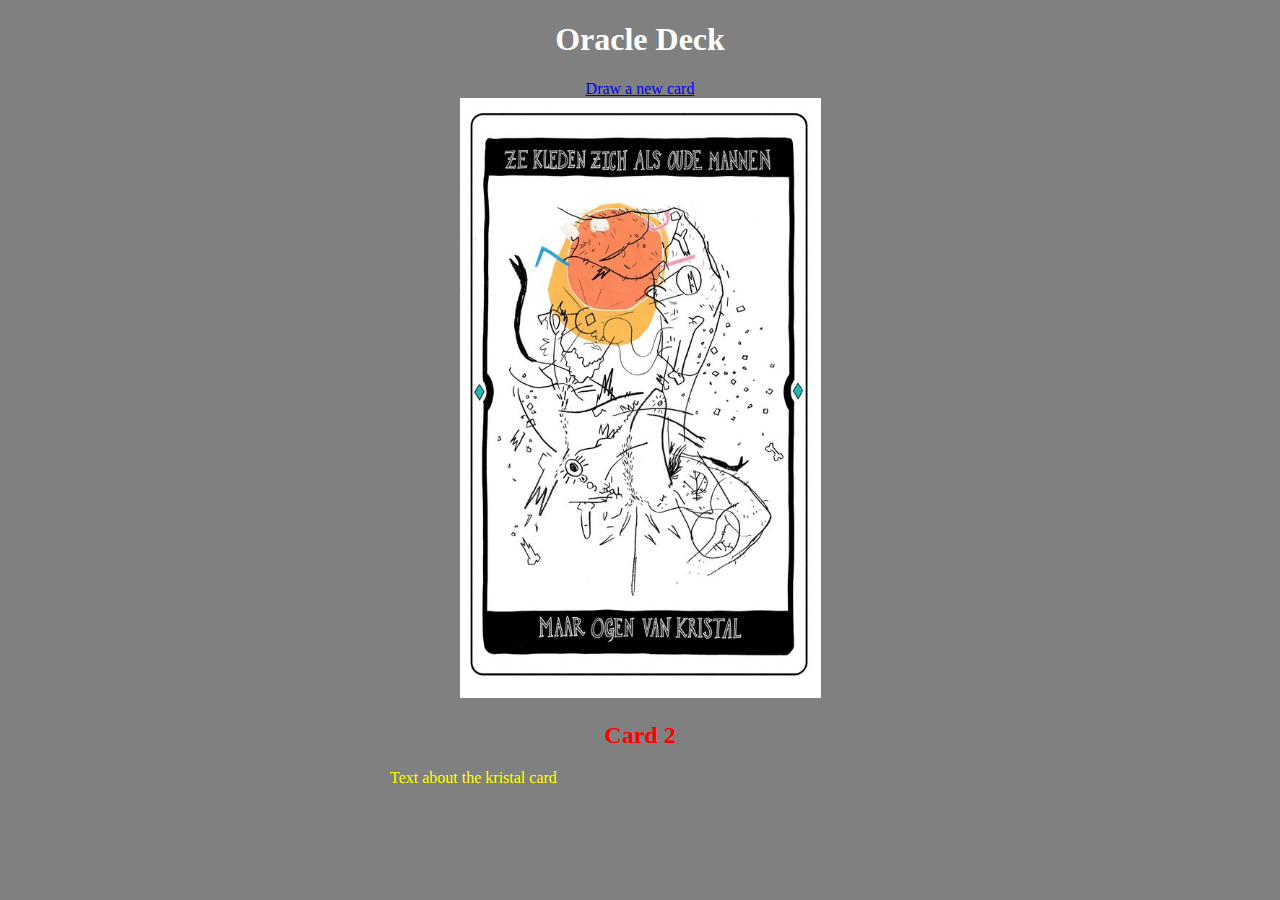
==== index.html @ 14e9a7a7 "first commit" ====
<!DOCTYPE html>
<html lang="en">
<head>
    <meta charset="UTF-8">
    <meta http-equiv="X-UA-Compatible" content="IE=edge">
    <meta name="viewport" content="width=device-width, initial-scale=1.0">
    
    <link rel="stylesheet" href="style.css">
    <title>Document</title>
</head>
<body>
    <h1>Oracle Deck</h1>
    
    <a href=".">Draw a new card</a>


    <div id="card"></div>
    
    <script>
      (function() {
        var cards = [
          {
            title: "Card 1",
            text: `Text about the deviils doramaar card <br>

            Lorem ipsum dolor sit amet consectetur, adipisicing elit. Inventore incidunt ex eligendi sint iusto quo numquam, officiis omnis, iste deleniti illum fugiat hic enim mollitia vero quas pariatur provident quod.
    Voluptatum repudiandae ipsum minima fugiat nulla velit delectus, cupiditate nisi! Nihil fuga dicta voluptas eveniet assumenda deserunt neque, aliquid perspiciatis incidunt ab doloremque quas quos magnam labore rem! Harum, facere?
            `,
            img:  "images/devils_doramaar_card_third_time.jpg"
          },
          {
            title: "Card 2",
            text: "Text about the kristal card ",
            img:  "images/kristal_card_third_time.jpg",
          }
        ];
        var card = cards[Math.floor(Math.random() * cards.length)];
        document.getElementById("card").innerHTML =
        '<img src="' + card.img + '" height=600>' + '<h2>' + card.title + '</h2>'+ '<p>' + card.text + '</p>' ;
      })();
    </script>
    

</body>
</html>
---- style.css ----
body {
    background-color: grey;
    text-align: center;

}

h1 {
    color: white;
    text-align: center;
}

h2 {
    color: red;
}

p {
    color: yellow;
    max-width: 500px;
    margin: auto;
    text-align: left;
}
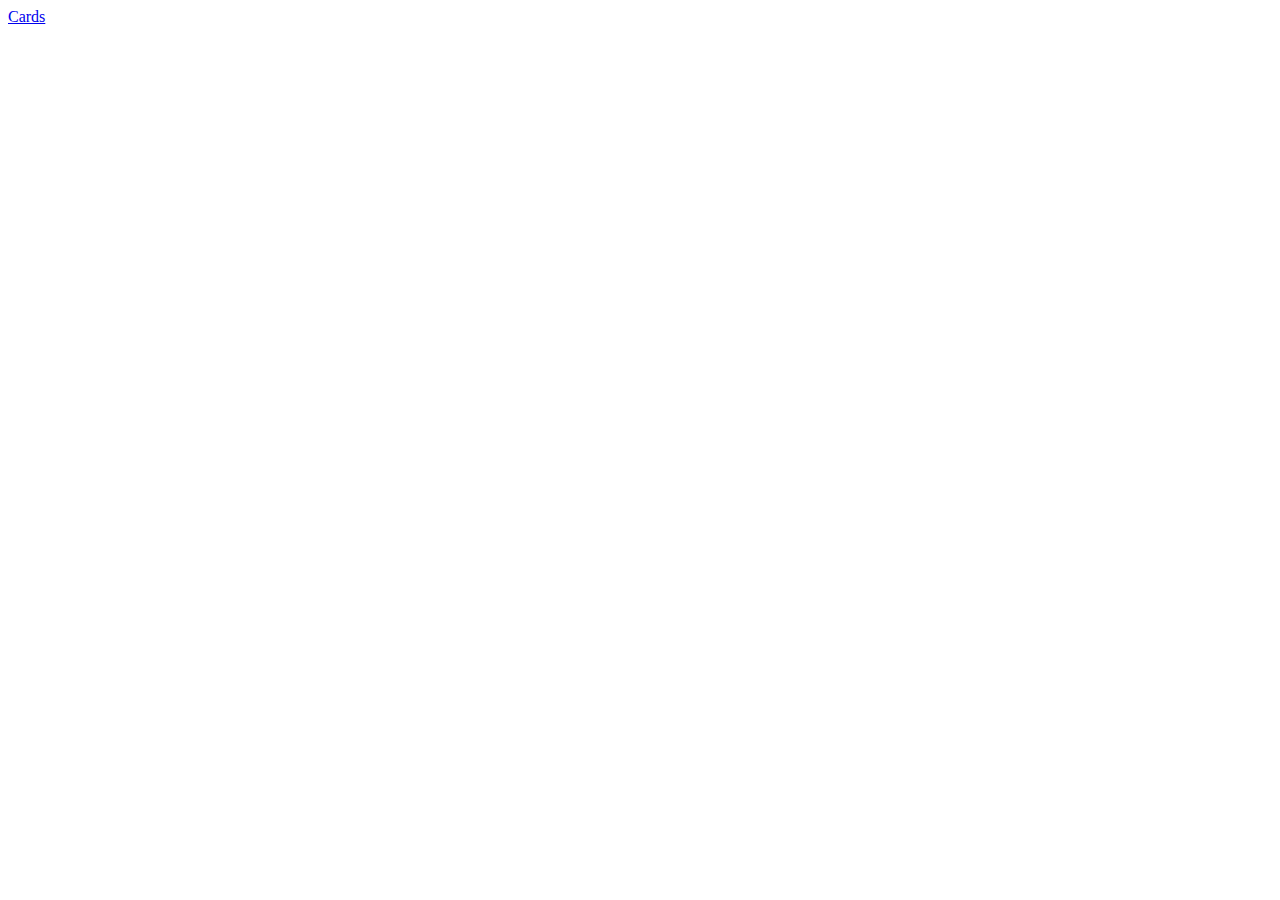
==== commit e4fff0ce: "Added card data" ====
--- a/index.html
+++ b/index.html
@@ -4,42 +4,10 @@
     <meta charset="UTF-8">
     <meta http-equiv="X-UA-Compatible" content="IE=edge">
     <meta name="viewport" content="width=device-width, initial-scale=1.0">
-    
-    <link rel="stylesheet" href="style.css">
     <title>Document</title>
 </head>
 <body>
-    <h1>Oracle Deck</h1>
-    
-    <a href=".">Draw a new card</a>
-
-
-    <div id="card"></div>
-    
-    <script>
-      (function() {
-        var cards = [
-          {
-            title: "Card 1",
-            text: `Text about the deviils doramaar card <br>
-
-            Lorem ipsum dolor sit amet consectetur, adipisicing elit. Inventore incidunt ex eligendi sint iusto quo numquam, officiis omnis, iste deleniti illum fugiat hic enim mollitia vero quas pariatur provident quod.
-    Voluptatum repudiandae ipsum minima fugiat nulla velit delectus, cupiditate nisi! Nihil fuga dicta voluptas eveniet assumenda deserunt neque, aliquid perspiciatis incidunt ab doloremque quas quos magnam labore rem! Harum, facere?
-            `,
-            img:  "images/devils_doramaar_card_third_time.jpg"
-          },
-          {
-            title: "Card 2",
-            text: "Text about the kristal card ",
-            img:  "images/kristal_card_third_time.jpg",
-          }
-        ];
-        var card = cards[Math.floor(Math.random() * cards.length)];
-        document.getElementById("card").innerHTML =
-        '<img src="' + card.img + '" height=600>' + '<h2>' + card.title + '</h2>'+ '<p>' + card.text + '</p>' ;
-      })();
-    </script>
-    
-
+    <!-- link to the cards page -->
+    <a href="cards.html">Cards</a>
 </body>
 </html>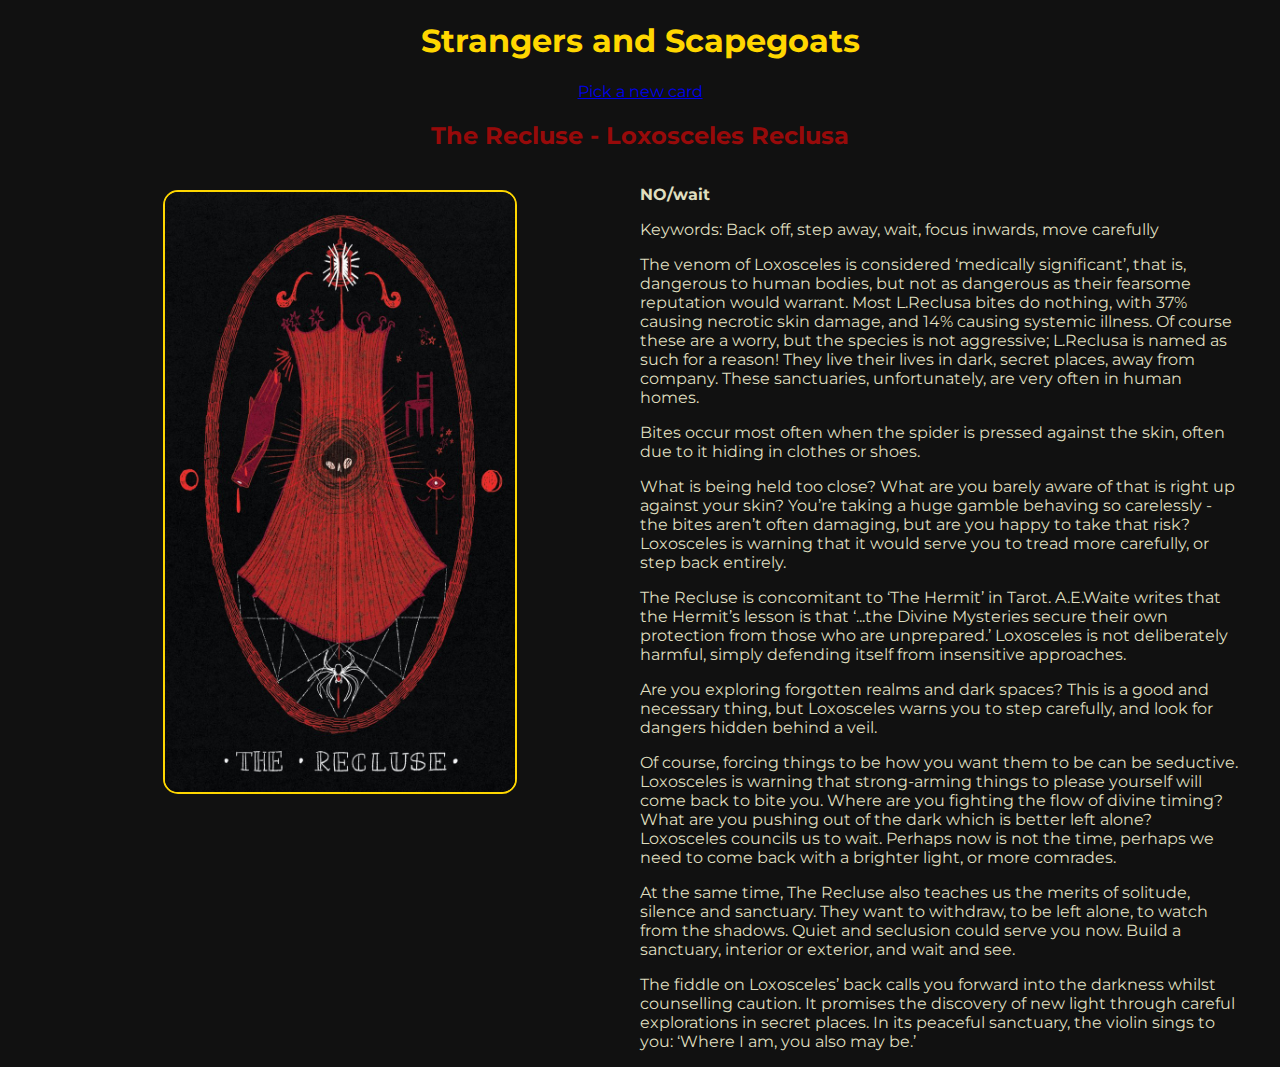
==== commit c0ee0b22: "Updated Styles" ====
--- a/index.html
+++ b/index.html
@@ -4,10 +4,232 @@
     <meta charset="UTF-8">
     <meta http-equiv="X-UA-Compatible" content="IE=edge">
     <meta name="viewport" content="width=device-width, initial-scale=1.0">
+
+    <link rel="preconnect" href="https://fonts.googleapis.com">
+    <link rel="preconnect" href="https://fonts.gstatic.com" crossorigin>
+    <link href="https://fonts.googleapis.com/css2?family=Montserrat:wght@400;700&display=swap" rel="stylesheet">
+    
+    <link rel="stylesheet" href="card_style.css">
     <title>Document</title>
 </head>
 <body>
-    <!-- link to the cards page -->
-    <a href="cards.html">Cards</a>
+    <h1>Strangers and Scapegoats</h1>
+
+    <a href="/cards.html">Pick a new card</a>
+
+
+    <div id="card"></div>
+    
+    <script>
+      (function() {
+        var cards = [
+          {
+            title: "The Inflexible One - Acherontia Atropos",
+            text: `<p>
+            Acherontia Atropos, the ‘Death's Head Hawkmoth’, is widely known for the skull-like markings on its thorax. This striking similarity between some hairs on a moths’ back and the bones of our own species has led to A.Atropos becoming one of the insect worlds’ most famous bad omens.   
+
+ </p><p>
+
+‘Atropos’ is the final of the three Moirai. She cuts the thread of life while her sisters Clotho and Lachesis weave and measure it. The genus name, Acherontia, is named for the river Acheron, which is said to flow directly into the underworld and continue there beside the Styx. 
+
+</p><p>
+
+But Acherontia is, like most of their creepy-crawly kin, more complicated than that. A.Atropos, along with their duly named siblings A.Styx and A.Lachesis, subsist entirely on nectar, fruit and honey, with such a preference for the latter they are a minor pest to beehives.  
+
+</p><p>
+
+Here we see how A.Atropos embodies a duality - Death isn’t the opposite of life, just another part of its complicated trail. Mixing both death and the sweetest nectar of life, A.Atropos walks the razors’ edge, and shows us that we can walk the same way; 
+
+</p><p>
+
+  ‘...there is tremendous delight in exploring the razor's edge, like a child who happens to pick up a razor blade with honey on it. It starts to lick it; it encounters the sweet taste and the blood dripping off its tongue at the same time. Simultaneous pain and pleasure are worth exploring, from the point of view of the sanity of crazy wisdom…It is the epitome of noncaring but at the same time caring so very much -- being eager to learn and eager to explore. (Chogyam Trungpa, ‘Crazy Wisdom’.) ‘
+
+</p><p>
+
+A.Atropos reminds us that our lives flow inexorably towards death, but that journey can glisten with joie de vivre if we allow it. Where are you denying yourself joy, pleasure, companionship, laughter, ease? 
+
+</p><p>
+
+A.Atropos speaks to you of using knowledge of your death to inform and enlarge your life. Thinking obsessively of our deaths can make us anxious or avoidant, but considered gently it can empower us to live on our own terms. A.Atropos reminds us that we would want to make it to Her scissors having lived our own life, so what kind of life do you want to live?  
+
+</p><p>
+
+The skull on their back is a forceful memento mori, the honey in their proboscis a forceful antidote to puritanism. A.Atropos calls you to fill your cup with the sweetness of life, before your thread is cut.         
+</p>            
+`,
+            
+            keywords: "guidance, the irresistible path, death, life, sweetness, pleasure, The End",
+            yes_or_no: "YES",
+
+            img:  "images/01_acherontia.jpg"
+          },
+
+          {
+            title: "The Bearer of Beauty - Calliphora Vomitoria",
+            text: `Calliphora’s appearance in your life suggests you have very specific work to do right now - the work of turning your grief into beauty.  
+
+             </p><p>
+
+Calliphora is the first creature to arrive after death, so your loss is current or recent. The adult blue-bottle lays her eggs immediately and these hatch into maggots soon afterwards. The maggots work tirelessly, cleaning flesh from bone before dropping to the ground and beginning their next stage of life.  
+
+ </p><p>
+
+‘Death’ doesn’t have to be only physical but can be metaphysical, mental, or the ‘death’ of a lifestyle, relationship, or job. Change is the only constant, but change comes with grief, whether we allow that grief to be felt or not. Have you given this grief the space it needs?  
+
+ </p><p>
+
+Heartfelt expression of grief becomes praise of what you have lost, and through this we create ‘beauty’. Calliphora guides you in this work.  
+
+ </p><p>
+
+‘Beauty is anything seen, felt, or realised that charms or delights the better part of us into wanting to live on, in order to see, feel, and understand more without the scared part of us being in charge of what it wants the world to be. (Martín Prechtel, ‘The Smell of Rain on Dust.’)’
+
+ </p><p>
+
+Calliphora is a midwife of death, carrying the deep energy of the Crone, the Witch, the Baba Yaga. They deeply understand the ugliness of loss, but trusts this can be transmuted into new life, if you allow your grief to change you. Calliphora knows that we don’t need to move forward gracefully, and that death, like life, is messy, complicated, and individual. Calliphora reassures that however you journey is just as it should be. 
+ </p><p>
+ 
+
+Calliphora is a teacher of change - life-piercing change, change that renders our comfortable world unrecognisable. When Calliphora undergoes metamorphosis they experience cell death, with some of their cells programmed to self-destroy at an exact moment of development. This is the correct moment, and Calliphora is ready to guide you into deeper changes than you ever imagined. 
+
+ </p><p>
+
+Grieving is a way of praising the lost beloved. Praise of the lost beloved is praise of life, and praise of life creates beauty. Trust that your grief is a way forward. 
+
+ </p><p>
+
+Open pathways.
+            
+            `,
+            keywords: "grief, death, recycling, beauty, creativity, praise, loss",
+            yes_or_no: "WAIT",
+
+            img:  "images/02_calli.jpg"
+          },
+          
+
+
+
+          {
+            title: "The Good Ancestor - Oniscidea",
+            text: `Oniscidea speaks to the past, both childhood and far-reaching history. As a terrestrial isopod that colonised the land 300 million years ago, their appearance is a sign that the ancestors are protecting you.  
+
+             </p><p>
+
+Of course, ‘ancestors’ don’t have to be just our blood relatives. Especially for LGBT+ people and other outsiders, many of our ‘ancestors’ are community founders, intellectual or spiritual elders, and those who have inspired or helped us, even after passing on. Where colonialist ideals of the nuclear family have been used to de-legitimise our relationships, we foster a wider sense of ‘family’. You can engage with these ‘good ancestors’ as easily as your biological ones - perhaps they have a message for you. Take the time to tune into them in meditation, or update your ancestor altar. 
+
+ </p><p>
+
+Oniscidea are edge-walkers, world-traversers and migrants, born from the sea but living on land. In this sense Oniscidea speaks to your need for flexibility and to move between spaces. Change is the only constant; are you resisting something?  
+
+ </p><p>
+
+Water evaporates through Oniscidea’s cuticle constantly, so they must work hard to avoid drying out. Consider areas of your life where you’re too brittle, and what you could do to make life more juicy. Difficult situations often benefit from an injection of play or rest, like rain on dry earth. 
+
+ </p><p>
+
+Oniscidea curls into themselves, and are largely nocturnal. Here we find a suggestion of  where you could find your much-needed spring - in dark, fertile inner spaces. Where could you bend inwards a little more, without compromising your protection?  
+
+ </p><p>
+
+Gods of small joys, they relish invisible gifts, time with close friends, the cosy indoors, blanket-forts. Oniscidea’s appearance is a sign for the go-getters to slow down and look a little closer to home. 
+
+ </p><p>
+
+Despite all these lofty themes, Oniscidea are sweet and joyful spirits. They have cute regional nicknames across the world (cheeselogs, roly-polys), and make good, albeit peculiar, pets. They’re charming, helpful allies, long loved by gardeners for recycling dead plant and animal matter. 
+
+ </p><p>
+
+If Oniscidea is speaking to you, pay attention to the invisible gifts and support you have. Ask your ancestors for their blessing. Consider where turning inwards or to the dark may help nourish you, and take stock of where leaf-litter and cosy corners could be upcycled into sweetness and joy.
+            
+            `,
+            keywords: "unseen support, ancient knowing, the past, childhood, flexibility, joy",
+            yes_or_no: "YES",
+
+            img:  "images/03_oniscidea.jpg"
+          },
+          
+
+
+
+          {
+            title: "The Recluse - Loxosceles Reclusa",
+            text: `The venom of Loxosceles is considered ‘medically significant’, that is, dangerous to human bodies, but not as dangerous as their fearsome reputation would warrant. Most L.Reclusa bites do nothing, with 37% causing necrotic skin damage, and 14% causing systemic illness. Of course these are a worry, but the species is not aggressive; L.Reclusa is named as such for a reason! They live their lives in dark, secret places, away from company. These sanctuaries, unfortunately, are very often in human homes.  
+
+             </p><p>
+
+Bites occur most often when the spider is pressed against the skin, often due to it hiding in clothes or shoes.  
+
+ </p><p>
+
+What is being held too close? What are you barely aware of that is right up against your skin? You’re taking a huge gamble behaving so carelessly - the bites aren’t often damaging, but are you happy to take that risk? Loxosceles is warning that it would serve you to tread more carefully, or step back entirely.
+ </p><p>
+
+The Recluse is concomitant to ‘The Hermit’ in Tarot. A.E.Waite writes that the Hermit’s lesson is that ‘...the Divine Mysteries secure their own protection from those who are unprepared.’ Loxosceles is not deliberately harmful, simply defending itself from insensitive approaches. 
+
+ </p><p>
+
+Are you exploring forgotten realms and dark spaces? This is a good and necessary thing, but Loxosceles warns you to step carefully, and look for dangers hidden behind a veil. 
+
+ </p><p>
+
+Of course, forcing things to be how you want them to be can be seductive. Loxosceles is warning that strong-arming things to please yourself will come back to bite you. Where are you fighting the flow of divine timing? What are you pushing out of the dark which is better left alone? Loxosceles councils us to wait. Perhaps now is not the time, perhaps we need to come back with a brighter light, or more comrades. 
+
+ </p><p>
+
+At the same time, The Recluse also teaches us the merits of solitude, silence and sanctuary. They want to withdraw, to be left alone, to watch from the shadows. Quiet and seclusion could serve you now. Build a sanctuary, interior or exterior, and wait and see.  
+
+ </p><p>
+
+The fiddle on Loxosceles’ back calls you forward into the darkness whilst counselling caution. It promises the discovery of new light through careful explorations in secret places. In its peaceful sanctuary, the violin sings to you: ‘Where I am, you also may be.’ 
+            
+            `,
+            keywords: "Back off, step away, wait, focus inwards, move carefully",
+            yes_or_no: "NO/wait",
+
+            img:  "images/04_loxosceles.jpg"
+          },
+          
+          {
+            title: "The Climax - Brachinus Crepitans",
+            text: `In the most singular defence mechanism of the bug world, Brachinus expels powerful explosions of boiling, corrosive chemicals onto their would-be predators. This incredible and unique process is the result of mixing two chemicals in the beetles’ abdomen. When a threat is sensed, a valve opens in the abdomen, allowing the chemicals to combine in a vestibule that is lined with a reactionary enzyme. The resulting exothermic reaction creates pressure that pushes the valve shut to protect the beetles’ organs and forces the chemicals out of the abdomen onto the attacker. 
+
+ 
+             </p><p>
+Separate, with only one or even two ingredients, Brachinus’ explosive chain reaction could never take place. Consider what disparate things you have collected around and within you. Your skills, experiences, environment, support structures, character. If Brachinus is speaking to you your alchemists’ work of gathering and uniting is done. Now you’re at critical mass, the climax, where all that is left to do is allow release.  
+
+ </p><p>
+
+Brachinus’ outburst is a weapon to defend itself from certain death, and perhaps yours is too, or perhaps it is not. This could be a final stand to push away what you don’t want, that which is draining or harming you, a literal predator. Or this could be the moment you release a project, life stage, or allow a new part of yourself out into the world. 
+
+ </p><p>
+
+Perhaps you don’t feel safe to proclaim yourself to the world so boldly, to take up space; remember Brachinus’ weapon is your weapon, and Brachinus’ weapon is 100° C of caustic fluid, able to burn through predators, fears, and the defences of hard hearts and closed minds.  Brachinus’ appearance is the sign that this is the time. Whether you are conscious of it or not, your hard work has led you here. This challenge is not beyond you - far from it. Brachinus is here to show you that even small spirits are powerful.  
+ </p><p>
+ 
+
+Take note of any internal tension- Brachinus doesn’t use muscle power to force out its acerbic cocktail, but uses naturally built up pressure to push open doors to the world. Consider the Chinese concept of wu wei - ‘effortless action’. This isn’t passivity, this isn’t ‘do nothing.’ Rather, it is following correct timing, flowing with the tide, and ‘sailing rather than rowing’ (Alan Watts).  
+
+ </p><p>
+
+You will know which part of your life this ‘climax’ sits in. Perhaps your current work of allowing, of following effortlessly, is frightening, and it certainly may not feel ‘effortless’! You may have come to the end of a period of non-action and hiding and now you can feel that you have to stand out, step up, although perhaps you are also resisting and avoiding it, and perhaps this work is very hard. But this movement is natural. You are on the path. Brachinus compels you to trust that you are ready for the grand finale, and ready for the next stage that follows. Effortless action.
+            
+            `,
+            keywords: "critical mass, union, coming to a head, an outburst, effortless action, revolutionary alchemy ",
+            yes_or_no: "YES",
+
+            img:  "images/05_brachinus.jpg"
+          },
+          
+          
+        ];
+        var card = cards[Math.floor(Math.random() * cards.length)];
+        document.getElementById("card").innerHTML =
+        '<h2>' + card.title + '</h2>'+'<div id="container"><div id="image"><img src="' + card.img + '" height=600></div>' +  
+        '<div id="text"><p id="yes-no">'+ card.yes_or_no +'</p> <p id="keyword">Keywords: '+ card.keywords +'</p> <p id="card-text">' + card.text + '</p></div></div>' ;
+      })();
+    </script>
+    
+
 </body>
 </html>--- a/card_style.css
+++ b/card_style.css
@@ -0,0 +1,54 @@
+body {
+    background-color: rgb(17, 17, 17);
+    text-align: center;
+    font-family: 'Montserrat', sans-serif;
+
+}
+
+h1 {
+    color: gold;
+    text-align: center;
+}
+
+h2 {
+    color: rgb(151, 10, 10);
+    font-weight: bold;
+}
+
+p {
+    color: gold;
+    color: rgb(223, 222, 191);
+
+    text-align: left;
+    margin-top: 15px;
+}
+
+img {
+    margin: 20px;
+    border-radius: 15px;
+    border: 2px solid gold;
+}
+
+#image {
+    width: 50%;
+    float: left;
+    height: 100%;
+}
+
+#text {
+    width: 50%;
+    float: right;
+    height: 100%;
+}
+
+#container {
+    max-width: 1200px;
+    margin: 0 auto;
+
+}
+
+#keyword {}
+
+#yes-no {
+    font-weight: 700;
+}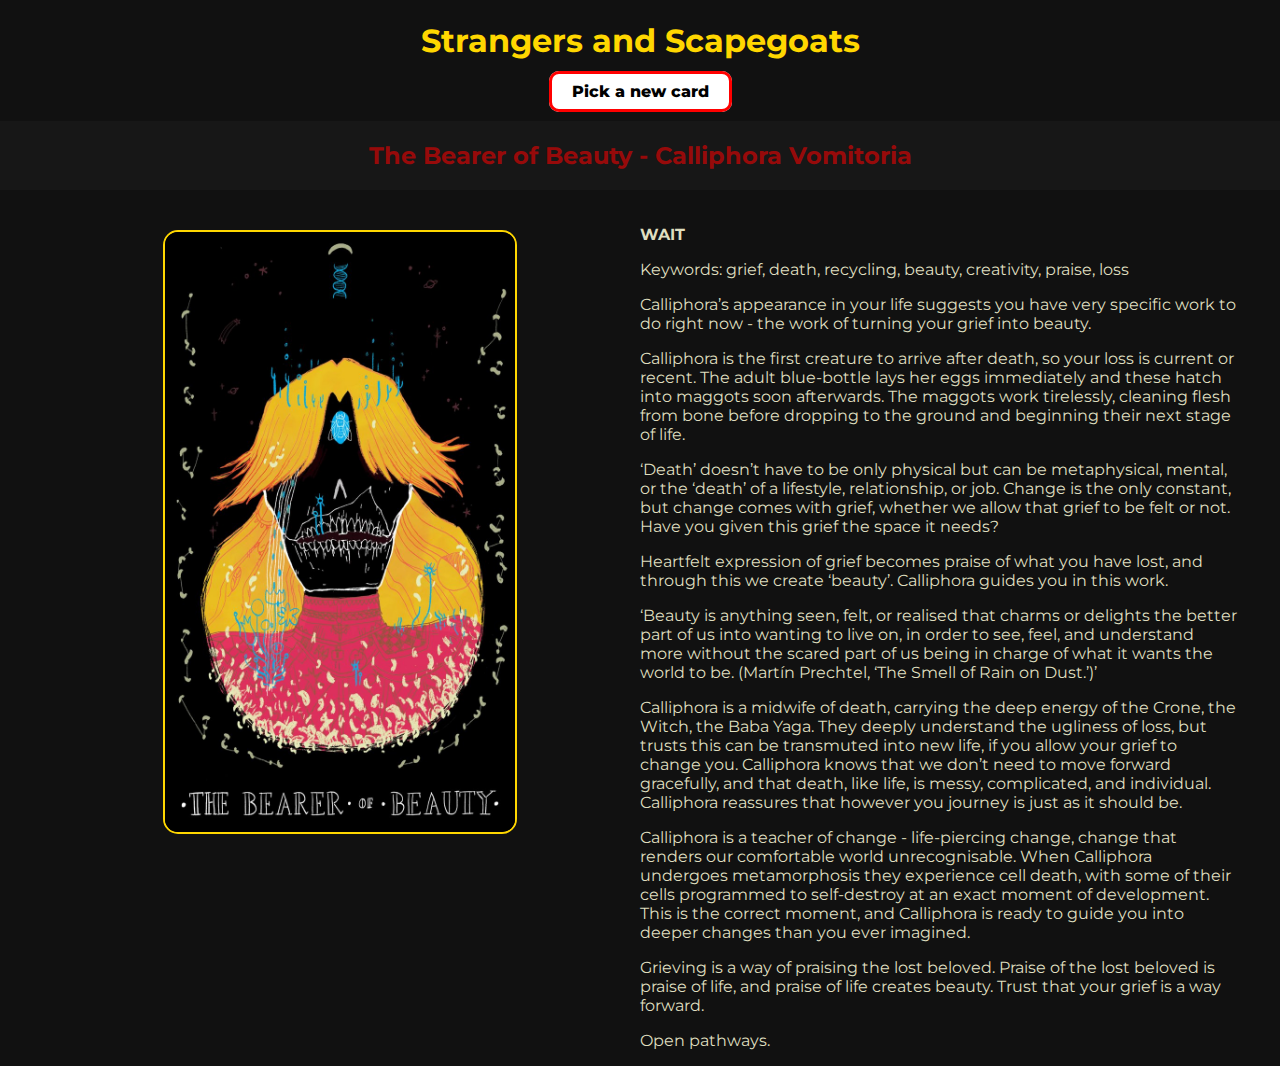
==== commit 5db18d8e: "Random Card Button Update" ====
--- a/index.html
+++ b/index.html
@@ -15,7 +15,7 @@
 <body>
     <h1>Strangers and Scapegoats</h1>
 
-    <a href="/cards.html">Pick a new card</a>
+    <a href=".">Pick a new card</a>
 
 
     <div id="card"></div>
--- a/card_style.css
+++ b/card_style.css
@@ -2,6 +2,7 @@
     background-color: rgb(17, 17, 17);
     text-align: center;
     font-family: 'Montserrat', sans-serif;
+    margin: 0;
 
 }
 
@@ -13,6 +14,8 @@
 h2 {
     color: rgb(151, 10, 10);
     font-weight: bold;
+    background-color: rgb(23, 23, 23);
+    padding: 20px;
 }
 
 p {
@@ -51,4 +54,35 @@
 
 #yes-no {
     font-weight: 700;
+}
+
+/* a:link {
+    text-decoration: none;
+}
+
+a:visited {
+    text-decoration: none;
+}
+
+a:hover {
+    text-decoration: none;
+}
+
+a:active {
+    text-decoration: none;
+} */
+
+a {
+    text-decoration: none;
+    background-color: white;
+    padding: 8px 20px;
+    border-radius: 10px;
+    border: solid 3px red;
+    font-weight: 800;
+    color: black;
+}
+
+a:hover {
+    background-color: red;
+    color: white;
 }